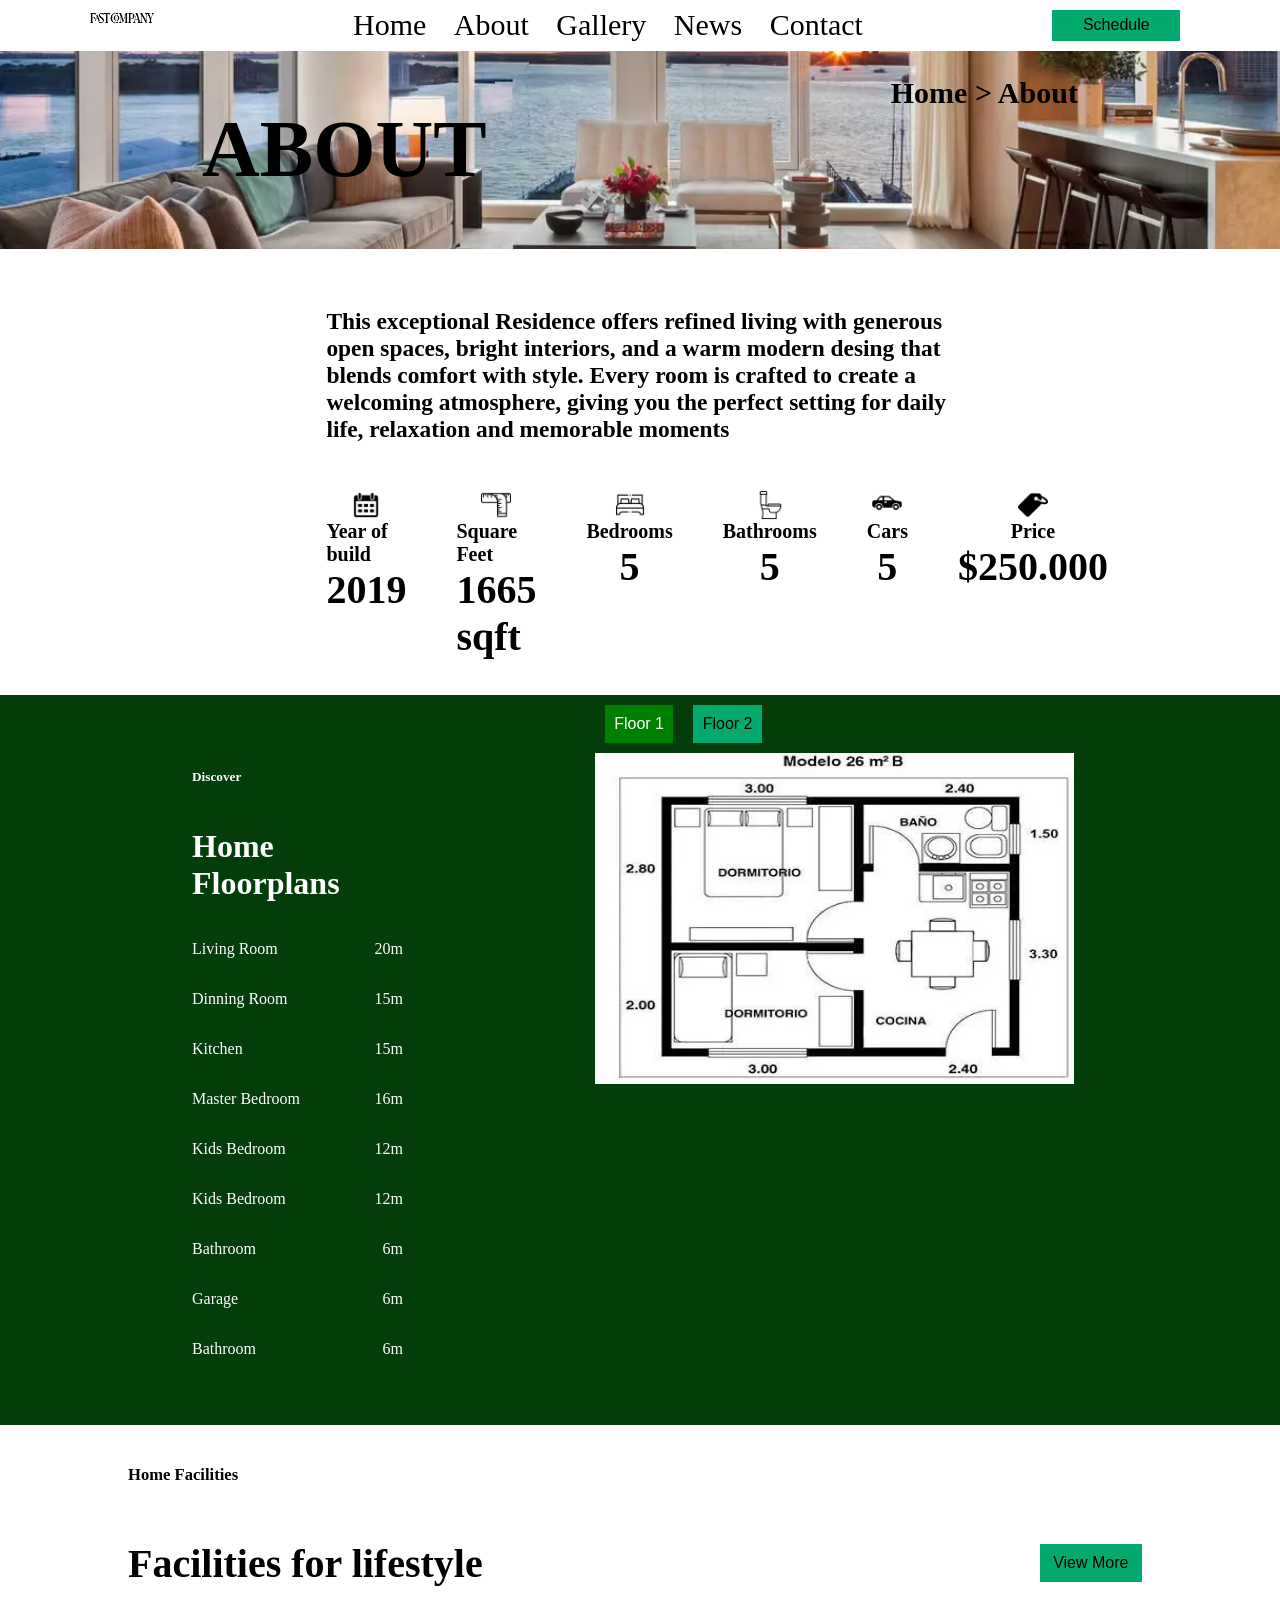
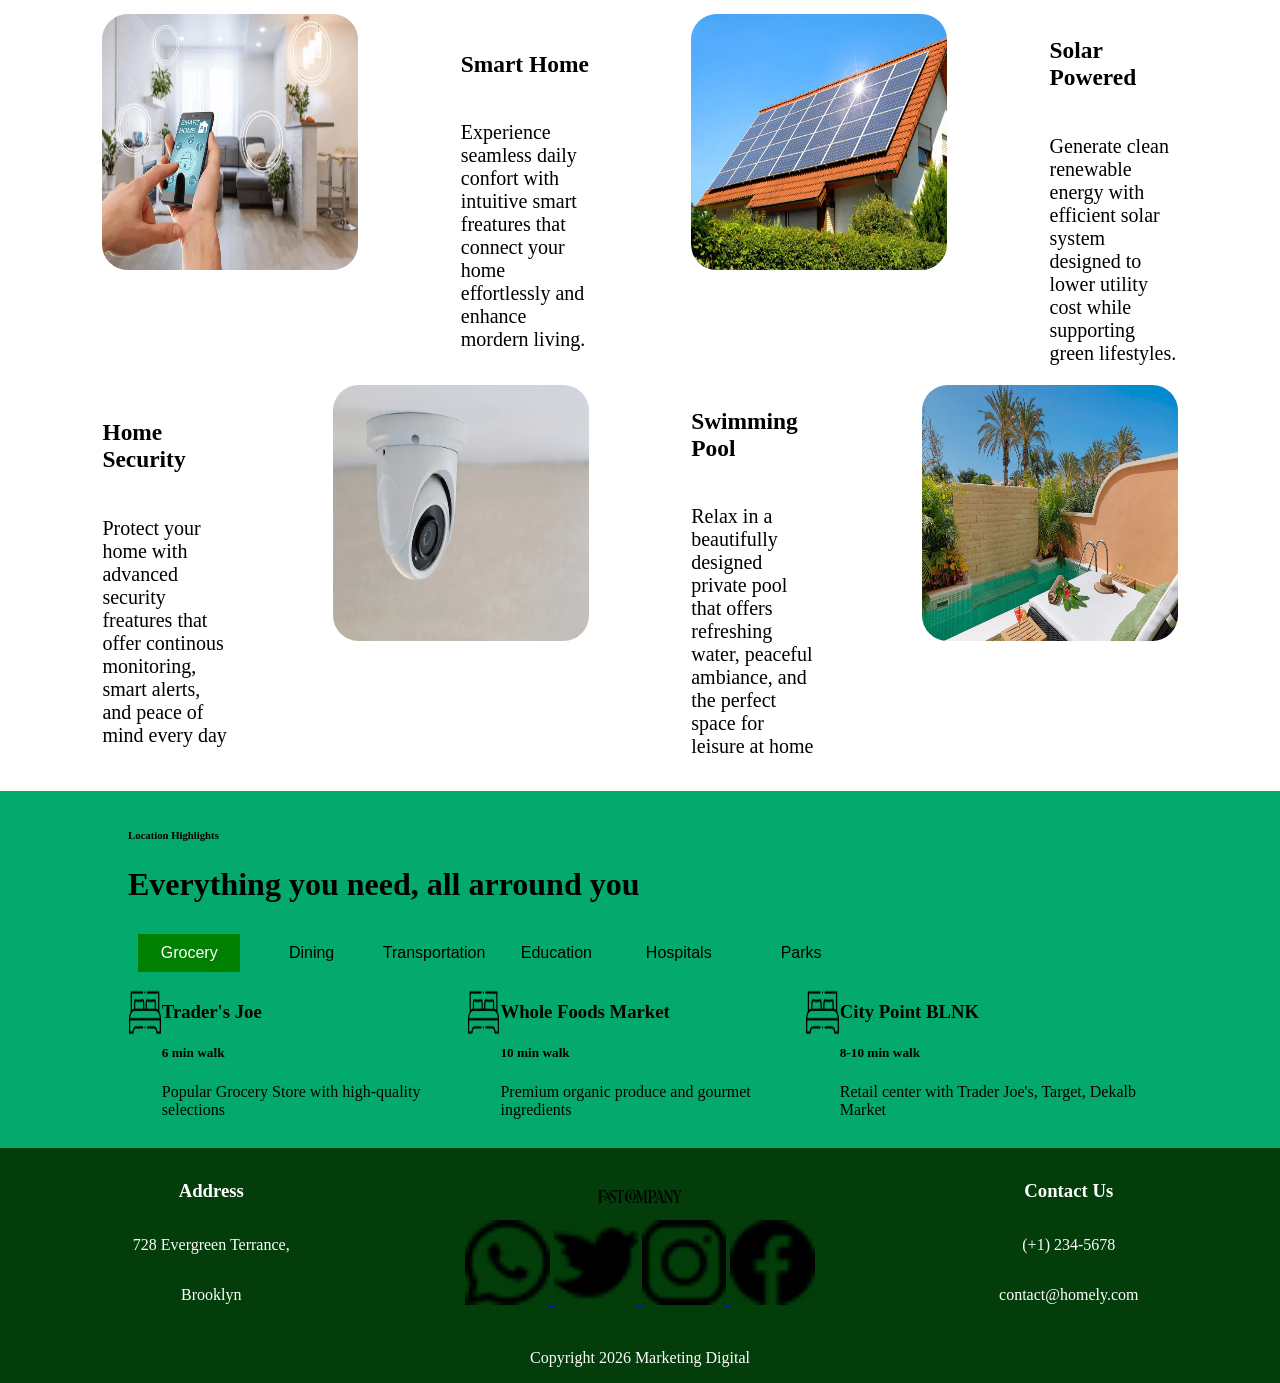
==== HTMLs/About.html @ d8ab1f4a "Rehecho" ====
<!DOCTYPE html>
<html lang="en">
<head>
    <meta charset="UTF-8">
    <meta name="description" content="An summary about all the important things of the real estate company">
    <meta name="keywords" content="Home, Residence, Real State, About, Summary">
    <meta name="author" content="Mohn Lloe">
    <meta name="viewport" content="width=device-width, initial-scale=1.0">
    <title>Home</title>
    <link rel="stylesheet" href="../Css/Home.css">
    <script src="../JS/About.js" defer></script>
</head>
<body>
<header>
    <img src="../Imagenes/img.webp" alt="Logo">
    <nav>
        <a href="Home.html"> Home </a>
        <a href="About.html"> About </a>
        <a href="../Imagenes/img.webp"> Gallery </a>
        <a href="News.html"> News </a>
        <a href="Contacto.html"> Contact </a>
    </nav>
    <button> Schedule </button>
</header>
<div class="Lado Banner">
    <h1> ABOUT </h1>
    <h2> Home > About </h2>
</div>
<main class="Propiedad Lado Blanco">
    <div>
        <h3> This exceptional Residence offers refined living with generous open spaces, bright interiors, and a warm modern desing that blends comfort with style. Every room is crafted to create a welcoming atmosphere, giving you the perfect setting for daily life, relaxation and memorable moments</h3>
        <div class="Lado">
            <div class="ListadosAlt FIMG">
                <img src="../Imagenes/Calendar.webp" class="Icon" alt="Icono de un calendario">
                <h4> Year of build </h4>
                <h1> 2019 </h1>
            </div>
            <div class="ListadosAlt FIMG">
                <img src="../Imagenes/Metros.webp" class="Icon" alt="Icono de un metro">
                <h4> Square Feet </h4>
                <h1> 1665 sqft</h1>
            </div>
            <div class="ListadosAlt FIMG">
                <img src="../Imagenes/cama.webp" class="Icon" alt="Icono de una cama">
                <h4> Bedrooms </h4>
                <h1> 5 </h1>
            </div>
            <div class="ListadosAlt FIMG">
                <img src="../Imagenes/Retrete.webp" class="Icon" alt="Icono de un Retrete">
                <h4> Bathrooms </h4>
                <h1> 5 </h1>
            </div>
            <div class="ListadosAlt FIMG">
                <img src="../Imagenes/Coche.webp" class="Icon" alt="Icono de un coche">
                <h4> Cars </h4>
                <h1> 5 </h1>
            </div>
            <div class="ListadosAlt FIMG">
                <img src="../Imagenes/Tag.webp" class="Icon" alt="Icono de una etiqueta">
                <h4> Price </h4>
                <h1> $250.000 </h1>
            </div>
        </div>
    </div>
</main>
<div class="Lado Planos">
    <div class="Notas Abajo">
        <h5>
            Discover
        </h5>
        <h1>
            Home Floorplans
        </h1>
        <div class="Titular Lado">
            <p> Living Room </p>
            <p> 20m </p>
        </div>
        <div class="Titular Lado">
            <p> Dinning Room  </p>
            <p> 15m </p>
        </div>
        <div class="Titular Lado">
            <p> Kitchen </p>
            <p> 15m </p>
        </div>
        <div class="Titular Lado">
            <p> Master Bedroom </p>
            <p> 16m </p>
        </div>
        <div class="Titular Lado">
            <p> Kids Bedroom </p>
            <p> 12m </p>
        </div>
        <div class="Titular Lado">
            <p> Kids Bedroom </p>
            <p> 12m </p>
        </div>
        <div class="Titular Lado">
            <p> Bathroom</p>
            <p> 6m </p>
        </div>
        <div class="Titular Lado">
            <p> Garage</p>
            <p> 6m </p>
        </div>
        <div class="Titular Lado">
            <p> Bathroom</p>
            <p> 6m </p>
        </div>
    </div>
    <div class="Botones Abajo">
        <div id="planes" class="Lado">
            <button class="Selecionada" onclick="CambiarImagen(0, this)"> Floor 1 </button>
            <button onclick="CambiarImagen(1, this)"> Floor 2 </button>
        </div>
        <div id="Imagen">
            <img src="../Imagenes/plano.webp" alt="Plano de la planta 1 de una casa">
        </div>
    </div>
</div>
<div class="Facilidades Abajo">
    <h5> Home Facilities </h5>
    <div class="Lado Titular">
        <h1> Facilities for lifestyle </h1>
        <button class="Derecha"> View More </button>
    </div>
    <div class="Lado">
        <img src="../Imagenes/SmartHome.webp" class="Bloque" alt="Imagen de un movil con smart home">
        <div class="Abajo">
            <h3>
                Smart Home
            </h3>
            <p>
                Experience seamless daily confort with intuitive smart freatures that connect your home effortlessly and  enhance mordern living.
            </p>
        </div>
        <img src="../Imagenes/Panel.webp" class="Bloque" alt="Imagen de un panel solar">
        <div class="Abajo">
            <h3>
                Solar Powered
            </h3>
            <p>
                Generate clean renewable energy with efficient solar system designed to lower utility cost while supporting green lifestyles.
            </p>
        </div>
    </div>
    <div class="LadoReversa">
        <img src="../Imagenes/Piscina.webp" class="Bloque" alt="Imagen de una piscina privada">
        <div class="Abajo">
            <h3>
                Swimming Pool
            </h3>
            <p>
                Relax in a beautifully designed private pool that offers refreshing water, peaceful ambiance, and the perfect space for leisure at home
            </p>
        </div>
        <img src="../Imagenes/camara.webp" class="Bloque" alt="Imagen de una camara">
        <div class="Abajo">
            <h3>
                Home Security
            </h3>
            <p>
                Protect your home with advanced security freatures that offer continous monitoring, smart alerts, and peace of mind every day
            </p>
        </div>
    </div>
</div>
<div class="Tiendas">
    <div>
        <h6>Location Highlights</h6>
        <h1>Everything you need, all arround you</h1>
        <div id="tienda" CLASS="Lado Botones">
            <button class="Selecionada"  onclick="CambiarTexto(1, this)"> Grocery </button>
            <button onclick="CambiarTexto(2, this)"> Dining </button>
            <button onclick="CambiarTexto(3, this)"> Transportation </button>
            <button onclick="CambiarTexto(4, this)"> Education </button>
            <button onclick="CambiarTexto(5, this)"> Hospitals </button>
            <button onclick="CambiarTexto(6, this)"> Parks </button>
        </div>
        <div class="Lado" id="Secc">
            <div class="Lado">
                <img src="../Imagenes/cama.webp" alt="Icono de una cama">
                <div>
                    <h3>
                        Trader's Joe
                    </h3>
                    <h5>
                        6 min walk
                    </h5>
                    <p> Popular Grocery Store with high-quality selections </p>
                </div>
            </div>
            <div class="Lado">
                <img src="../Imagenes/cama.webp" alt="Icono de una cama">
                <div>
                    <h3>
                        Whole Foods Market
                    </h3>
                    <h5>
                        10 min walk
                    </h5>
                    <p> Premium organic produce and gourmet ingredients</p>
                </div>
            </div>
            <div class="Lado">
                <img src="../Imagenes/cama.webp" alt="Icono de una cama">
                <div>
                    <h3>
                        City Point BLNK
                    </h3>
                    <h5>
                        8-10 min walk
                    </h5>
                    <p> Retail center with Trader Joe's, Target, Dekalb Market</p>
                </div>
            </div>
        </div>
    </div>
</div>
<div class="SeccionTriple">
    <div class="Abajo">
        <h3> Address </h3>
        <p> 728 Evergreen Terrance, </p>
        <p> Brooklyn </p>
    </div>
    <div class="Abajo MargenAuto">
        <img src="../Imagenes/img.webp" class="Logo" alt="Logo">
        <div class="Logitos MargenAuto">
            <a href="https://web.whatsapp.com">
                <img src="../Imagenes/Whats.webp" alt="Logo de Whatsapp">
            </a>
            <a href="https://twitter.com">
                <img src="../Imagenes/Twitter.webp" alt="Logo de Twitter">
            </a>
            <a href="https://instagram.com">
                <img src="../Imagenes/Insta.webp" alt="Logo de Instagram">
            </a>
            <a href="https://facebook.com">
                <img src="../Imagenes/face.webp" alt="Logo de Facebook">
            </a>
        </div>
    </div>
    <div class="Abajo">
        <h3> Contact Us </h3>
        <p> (+1) 234-5678 </p>
        <p> contact@homely.com </p>
    </div>
</div>
<footer>
    <p> Copyright 2026 Marketing Digital </p>
</footer>
</body>
</html>
---- Css/Home.css ----
body{
    margin: 0;
    display: flex;
    flex-direction: column;
    background-color: #033d09;
    align-items: center;
}

body, h1, h2, h3, h4, h5, h6, p {
    font-family: Calibri;
}


header{
    display: flex;
    flex-direction: row;
    justify-content: space-around;
    background-color: white;
}

img{
    width: 5%;
    height: 1%;
}

.Banner > h2{
    font-size: 30px;
}

.Margen{
    margin: 0;
}

.MargenAuto{
    display: block;
    margin: auto;
}

nav{
    align-content: center;
    justify-content: space-around;
}

nav > a{
    text-decoration: none;
    color: black;
    font-size: 30px;
    margin-left: 20px;
}

header > button{
    padding: 0.5%;
}

.Banner{
    text-align: center;
    align-content: center;
    width: 100%;
    background-image: url("../Imagenes/img_1.webp");
    background-size: cover;
    background-repeat: no-repeat;
    background-position: center;
    font-size: 40px;
    justify-content: space-around;
}

article{
    align-content: center;
    text-align: justify;
    color: white;
    width: 100%;
    background-image: url("../Imagenes/img_1.webp");
    font-size: 30px;
    padding: 4% 0%;
}
article > div{
    width: 100%;
    display: flex;
    justify-content: space-around;
}

article > div > h1{
    width: 30%;
}

article > div > div{
    width: 40%;
    height: 50%;
    align-items: end;
    text-align: right;
}

article > div > div > img{
    border-radius: 50%;
    width: 100px;
    height: 100px;
}

.Ad {
    width: 100%;
    display: flex;
    justify-content: space-around;
    align-items: end;
    justify-items: end;
    font-size: 20px;
}

.Ad > h6{
    width: 40%;
}

.Ad > div{
    width: 30%;
    background-color: white;
    opacity: 90%;
    color: black;
}

.Ad > div > img{
    border-radius: 0;
    width: 40%;
    height: 50%;
    opacity: 100%;
    align-self: center;
}

.Ad > div >div{
    text-align: left;
    width: 40%;
    opacity: 100%;
    align-items: center;
    justify-items: center;
}

.Ad > div >div >button{
    opacity: 100%;
    width: 40%;
}

.Propiedad{
    display: flex;
    text-align: start;
    justify-content: space-evenly;
    font-size: 20px;
    align-content: center;
    color: white;
    width: 100%;
    padding: 1% 0%;
}

.Icon{
    display: block;
    width: 30px;
    height: 30px;
    align-content: center;
    text-align: center;
}

.Propiedad > h3{
    width: 19%;
}

.Propiedad > h4{
    display: block;
}

.Propiedad > div{
    width: 49%;
}

.Listados{
    align-items: center;
    gap: 20px;
    margin-right: 50px;
}

.ListadosAlt{
    display: flex;
    flex-direction: column;
    align-items: center;
    margin-right: 50px;
    padding: 0;
}

.ListadosAlt > h1, h4{
    margin: 0;
}

.Facilidades{
    display: flex;
    text-align: left;
    font-size: 20px;
    align-content: center;
    align-items: center;
    background: white;
    width: 100%;
    padding: 1% 0%;
}

.Facilidades > .Titular {
    display: flex;
    justify-content: space-between;
    align-items: center;
    width: 80%;
}

.Facilidades > div {
    justify-content: space-evenly;
    width: 100%;
}

.Facilidades > h5{
    width: 80%;
    text-align: left;
}

.Facilidades > div > div{
    width: 10%;
    align-items: center;
    align-self: center;
    overflow: hidden;
}

.Facilidades > div > .Bloque{
    display: block;
    width: 20%;
    aspect-ratio: 1;
    border-radius: 10%;
}

.Video{
    display: flex;
    text-align: justify;
    width: 100%;
    height: 600px;
    justify-content: center;
    align-items: center;
    background-image: url("../Imagenes/img_1.webp");
    font-size: 40px;
}

.Video > img{
    width: 10%;
    height: 30%;
}

.Planos{
    color: white;
    width: 100%;
    justify-content: space-between;
    margin: 0;
}

.Planos > .Notas{
    width: 20%;
    padding: 4% 15%;
}

.Planos > .Botones{
    width: 65%;
}

.Planos > div > div > img{
    height: 80%;
    width: 70%;
}

.Carrousel{
    width: 100%;
    background: white;
}

.Carrousel > h3{
    color: green;
    margin-left: 70px;
}

.Titular{
    justify-content: space-between;
}

.sr-only {
    position: absolute;
    width: 1px;
    height: 1px;
    padding: 0;
    margin: -1px;
    overflow: hidden;
    clip: rect(0,0,0,0);
    white-space: nowrap;
    border: 0;
}

.SeccionDesigual{
    display: flex;
    flex-direction: row;
    justify-content: space-evenly;
    background-color: white;
    width: 100%;
    align-items: center;
    padding: 3% 0%;
}
.SeccionDesigual > main {
    display: flex;
    flex-direction: column;
    width: 40%;

}

section > h2 { color: green; }
section > h1 { font-size: 70px}

.SeccionDesigual > section {
    display: flex;
    flex-direction: column;
    width: 30%;

}

section > img{
    border-radius: 50%;
    width: 10%;
    height: 10%;
}

button {
    margin: 10px;
    width: 10%;
    padding: 10px 0px;
    display: block;
    border: none;
    background-color: #04AA6D;
    font-size: 16px;
    cursor: pointer;
    text-align: center;
}

.submit{
    width: 20%;
    padding: 15px 0px;
    color: black;
    background-color: #04AA6D;
    border: 0px;
    margin-left: 10px;
}

textarea{
    width: 89%;
    margin: 10px;
    padding: 20px 0px;
}

.SeccionDoble{
    margin-bottom: 10px;
    width: 100%;
    justify-content: space-evenly;
}

.SeccionDoble > input{
    padding: 10px;
    width: 40%;
    margin: 10px;
}

.SeccionTriple{ color: white;
    display: flex;
    flex-direction: row;
    justify-content: space-evenly;
    align-items: center;
    width: 100%;
    padding: 1% 0%;
}

.Blanco{
    white-space: pre-line
}

.Tiendas{
    justify-content: center;
    align-items: center;
    width: 100%;
    background: #04AA6D;
}

.Tiendas > div > .Botones > button{
    background: #04AA6D;
    color: black;
}

.Botones > div > .Selecionada{
    background-color: green;
    color:white;
}

.Tiendas > div{
    padding: 1% 10%;
}

.Lado > img{
    width: 10%;
    height: 40%;
}

.SeccionTriple > div{
    width: 33%;
    text-align: center;
}

.Lado{
    display: flex;
    flex-direction: row;
}

.LadoReversa{
    display: flex;
    flex-direction: row-reverse;
}

.Selecionada > button{
    background-color: greenyellow;
}

.Tiendas > div > .Botones > .Selecionada{
    background-color: green;
    color: white;
}

.Abajo{
    display: flex;
    flex-direction: column;
}

.Derecha{
    justify-self: end;
}

.Space{
    justify-content: space-evenly;
}

.Space > div, .Space > h1{
    width: 45%;
}

.Space > div{
    justify-content: end;
}

.Carrousel > div > div > img{
    width: 40%;
    height: 40%;
}

.Space > div > button{
    width: 10%;
    justify-content: space-evenly;
}
.Logo{
    width: 20%;
    height: 20%;
    align-self: center;
}

.Logitos{
    justify-content: space-around;
    width: 100%
}

.Logitos > a > img{
    width: 20%;
    height: 20%;
    min-width: 20%;
    min-height: 20%;
}
footer{
    width: 100%;
    text-align: center;
    color: white;
}

.Blanco {
    color: black;
    background-color: white;
}
/* A partir de 800px, el responsive se activa */
@media (max-width: 800px) {
    header > img{width: 30%; margin: auto}
    header, nav {display:flex; flex-direction: column; width: 100%; justify-content: center; text-align: center}
    header > button {display:flex; flex-direction: column; width: 20%; margin: auto; text-align: center}
    article, .Ad, article > div, .Ad > div{display: flex; flex-direction: column; width: 100%; align-items: center;
        text-align: center}
    .Lado, .LadoReversa {display:flex;flex-direction: column;}
    .Propiedad > div, .Propiedad > h3, .Propiedad > h4{ width: 100%; text-align: center;}
    .Facilidades > h5 {text-align: center}
    .Facilidades > div > div, .Facilidades > div > .Bloque {width: 100%; align-items: center}
    .Video > img { width: 30%; height: 30%}
    .Planos, .Notas, .Botones > div >button{display: flex; text-align: center; width: 100%; justify-content: center;}
    .Planos > .Botones{display: flex; text-align: center; width: 95%; justify-content: center;}
    .Planos > .Notas{text-align: center; width: 100%; justify-content: center; padding: 0}
    .Titular{flex-direction: row;width: 100%}
    .Tiendas, .Tiendas > div > .Botones > button{display: flex; text-align: center; width: 100%; justify-content: center;}
    .Tiendas > div{text-align: center; width: 100%; justify-content: center;}
    .Lado img {margin: auto}
    .SeccionDesigual, .SeccionDesigual > main, .SeccionDesigual > section {width: 100%; text-align: center}
    textarea {width: 95%}
    .submit{margin-left: 0}
    .SeccionTriple {flex-direction: column}
    article{flex-direction: column; width: 100%; text-align: center}
    .Carrousel, .Space > div, .Space > h1{width: 100%; justify-content: center; align-items: center; text-align: center}
    .Logo{
        width: 40%;
        height: 40%;
        align-self: center;
    }

    .Logitos{
        display: flex;
        flex-direction: column;
        justify-content: space-around;
        width: 100%;
        height: auto;
    }

    .Logitos > img{
        width: 20%;
        height: 20%;
        margin-bottom: 3px;
    }
}
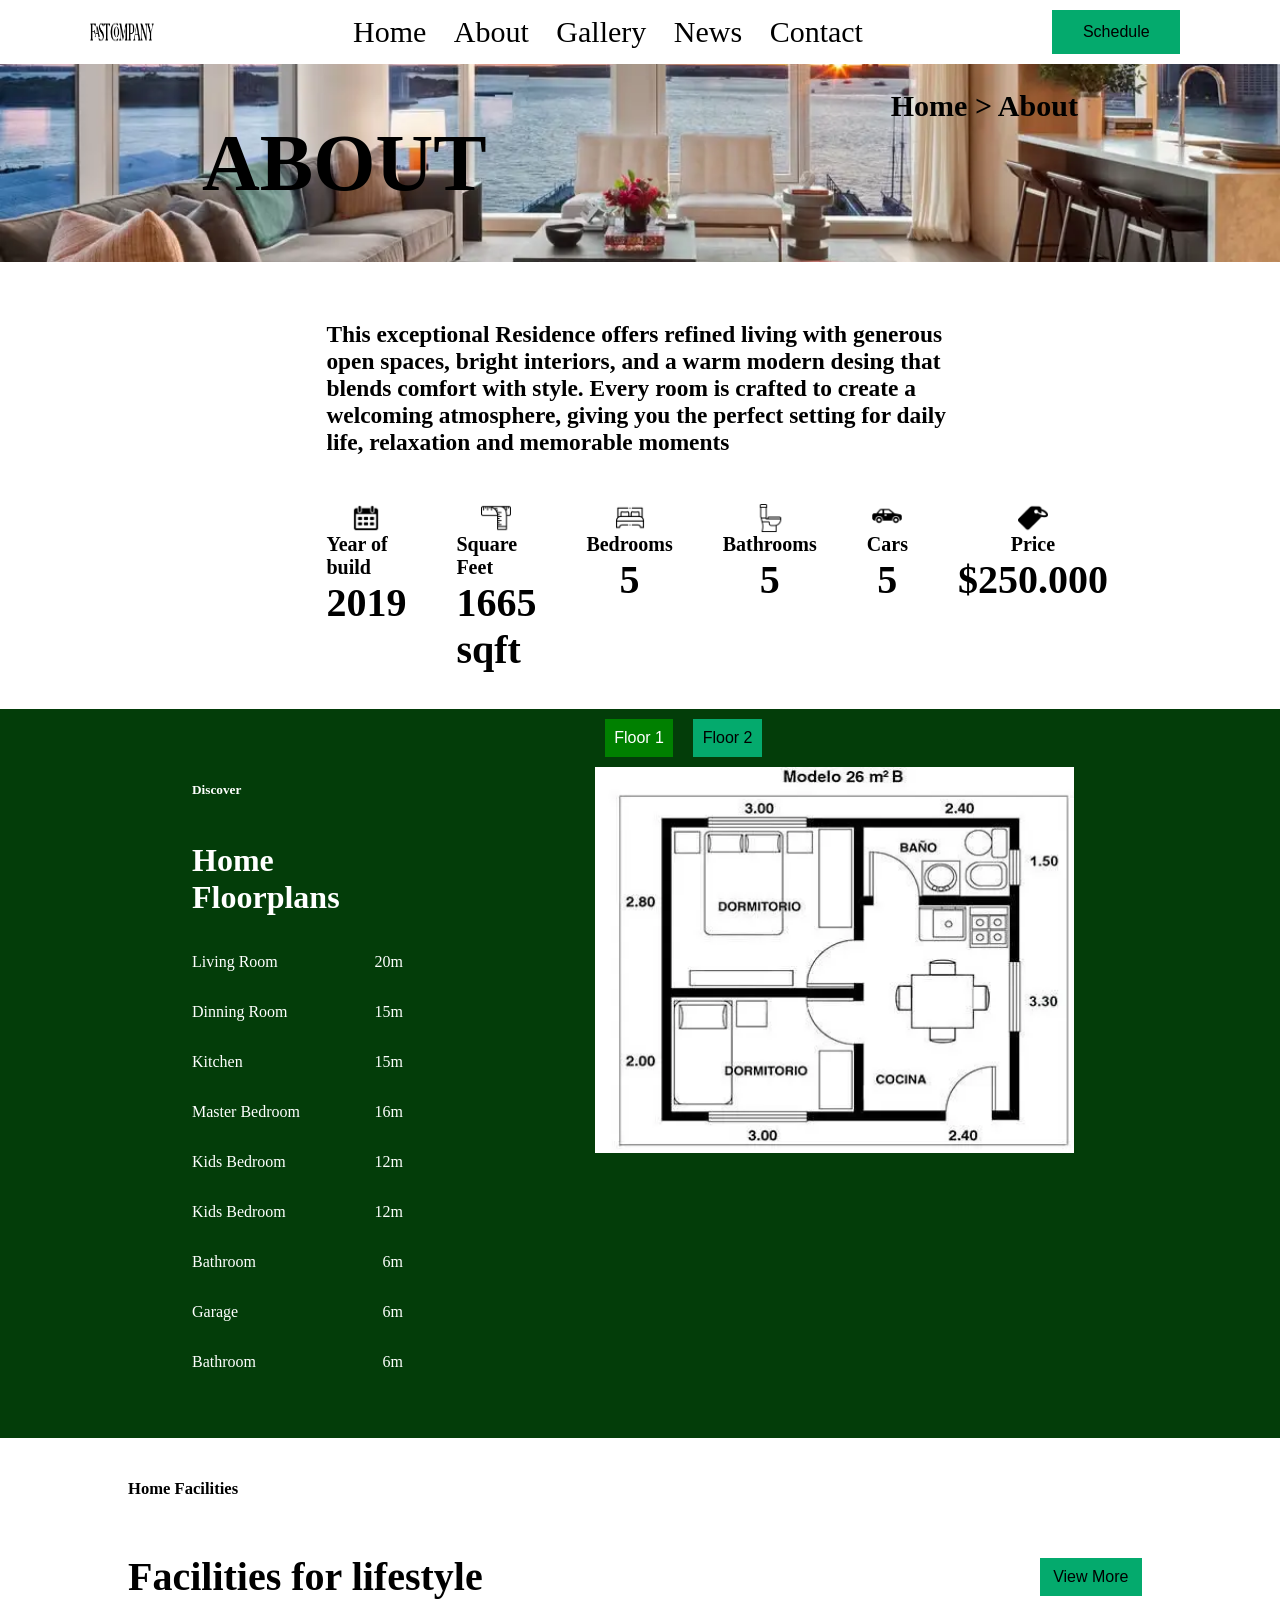
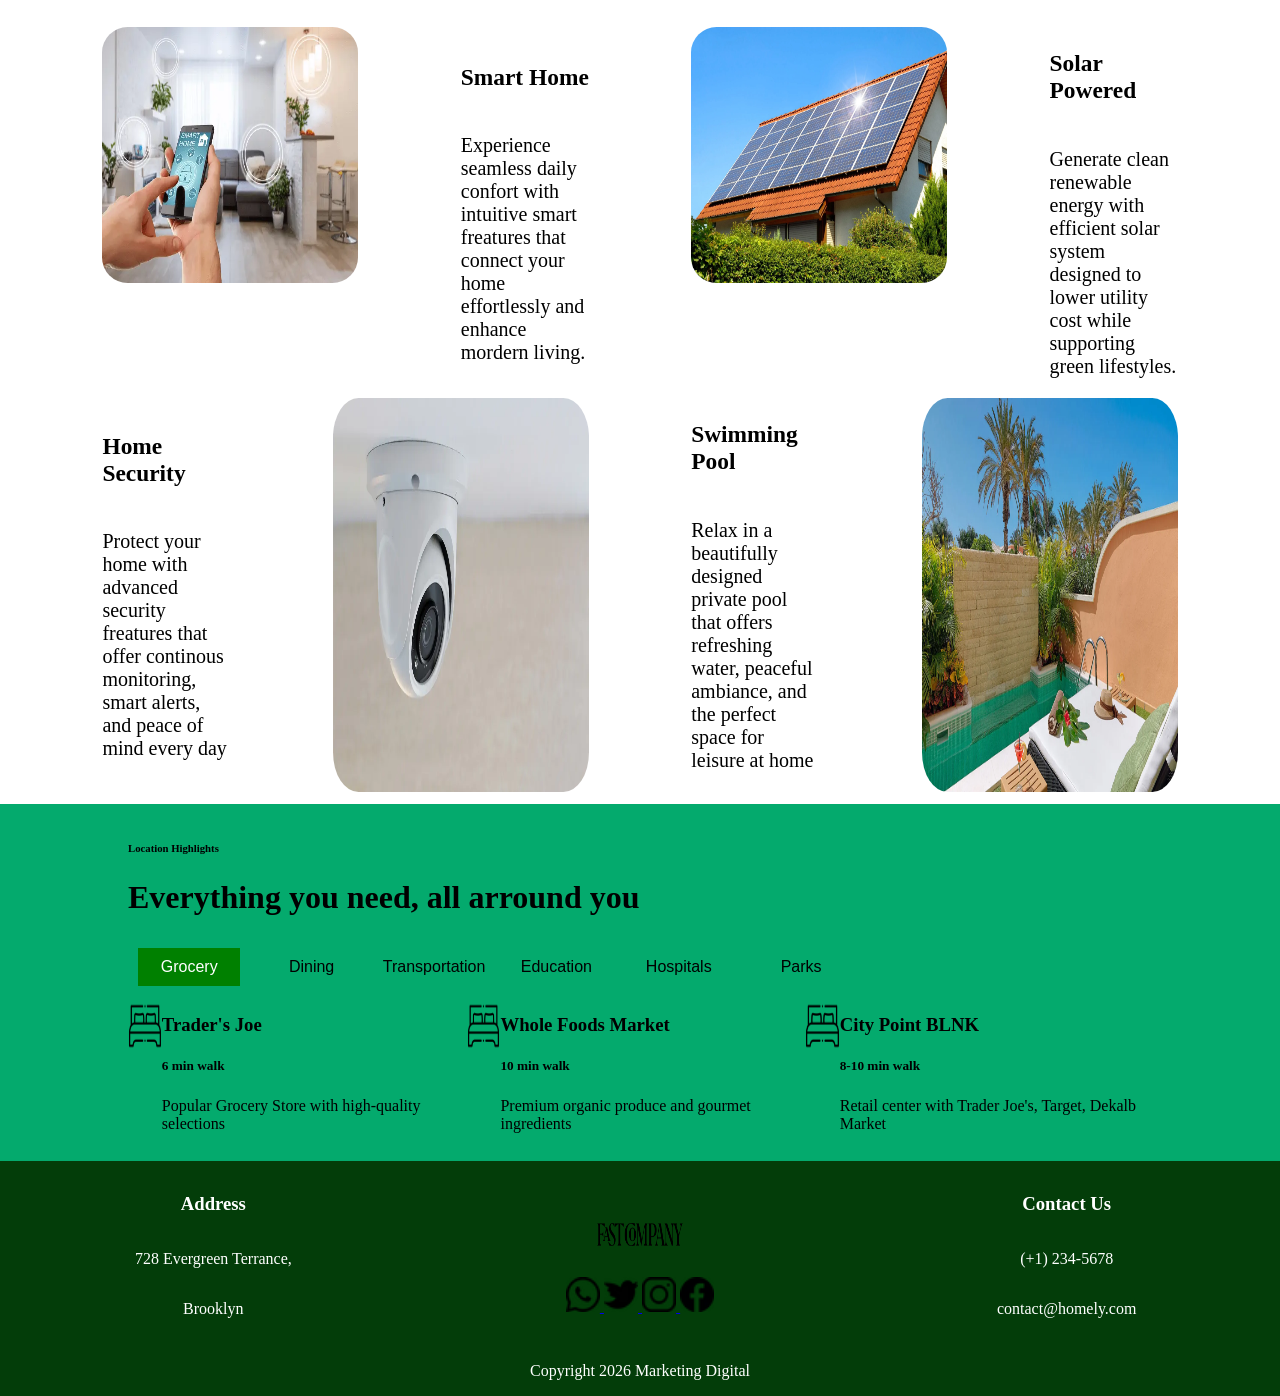
==== commit 34a57fd3: "Arreglos" ====
--- a/HTMLs/About.html
+++ b/HTMLs/About.html
@@ -12,7 +12,7 @@
 </head>
 <body>
 <header>
-    <img src="../Imagenes/img.webp" alt="Logo">
+    <img src="../Imagenes/img.webp" alt="Logo de la empresa">
     <nav>
         <a href="Home.html"> Home </a>
         <a href="About.html"> About </a>
@@ -63,7 +63,7 @@
         </div>
     </div>
 </main>
-<div class="Lado Planos">
+<div class="Lado Planos Green">
     <div class="Notas Abajo">
         <h5>
             Discover
@@ -217,15 +217,15 @@
         </div>
     </div>
 </div>
-<div class="SeccionTriple">
+<div class="SeccionTriple Space Green">
     <div class="Abajo">
         <h3> Address </h3>
         <p> 728 Evergreen Terrance, </p>
         <p> Brooklyn </p>
     </div>
     <div class="Abajo MargenAuto">
-        <img src="../Imagenes/img.webp" class="Logo" alt="Logo">
-        <div class="Logitos MargenAuto">
+        <img src="../Imagenes/img.webp" class="Logo" alt="Imagen del Logo">
+        <div class="Logitos Espacio MargenAuto">
             <a href="https://web.whatsapp.com">
                 <img src="../Imagenes/Whats.webp" alt="Logo de Whatsapp">
             </a>
@@ -246,7 +246,7 @@
         <p> contact@homely.com </p>
     </div>
 </div>
-<footer>
+<footer class="Green">
     <p> Copyright 2026 Marketing Digital </p>
 </footer>
 </body>
--- a/Css/Home.css
+++ b/Css/Home.css
@@ -2,7 +2,7 @@
     margin: 0;
     display: flex;
     flex-direction: column;
-    background-color: #033d09;
+    background-color: white;
     align-items: center;
 }
 
@@ -20,7 +20,8 @@
 
 img{
     width: 5%;
-    height: 1%;
+    height: auto;
+    aspect-ratio: 1;
 }
 
 .Banner > h2{
@@ -72,6 +73,7 @@
     background-image: url("../Imagenes/img_1.webp");
     font-size: 30px;
     padding: 4% 0%;
+    min-height: 400px;
 }
 article > div{
     width: 100%;
@@ -90,10 +92,11 @@
     text-align: right;
 }
 
-article > div > div > img{
+.Foto{
     border-radius: 50%;
     width: 100px;
     height: 100px;
+    aspect-ratio: 1;
 }
 
 .Ad {
@@ -119,7 +122,7 @@
 .Ad > div > img{
     border-radius: 0;
     width: 40%;
-    height: 50%;
+    height: auto;
     opacity: 100%;
     align-self: center;
 }
@@ -232,7 +235,7 @@
     display: flex;
     text-align: justify;
     width: 100%;
-    height: 600px;
+    height: auto;
     justify-content: center;
     align-items: center;
     background-image: url("../Imagenes/img_1.webp");
@@ -319,8 +322,8 @@
 
 section > img{
     border-radius: 50%;
-    width: 10%;
-    height: 10%;
+    width: 100px;
+    height: 100px;
 }
 
 button {
@@ -448,7 +451,7 @@
 
 .Carrousel > div > div > img{
     width: 40%;
-    height: 40%;
+    height: auto;
 }
 
 .Space > div > button{
@@ -457,7 +460,7 @@
 }
 .Logo{
     width: 20%;
-    height: 20%;
+    height: auto;
     align-self: center;
 }
 
@@ -467,10 +470,9 @@
 }
 
 .Logitos > a > img{
-    width: 20%;
-    height: 20%;
-    min-width: 20%;
-    min-height: 20%;
+    width: 8%;
+    height: auto;
+    min-width: 8%;
 }
 footer{
     width: 100%;
@@ -482,25 +484,30 @@
     color: black;
     background-color: white;
 }
+
+.Green{
+    background-color: #033d09;
+}
 /* A partir de 800px, el responsive se activa */
 @media (max-width: 800px) {
     header > img{width: 30%; margin: auto}
-    header, nav {display:flex; flex-direction: column; width: 100%; justify-content: center; text-align: center}
-    header > button {display:flex; flex-direction: column; width: 20%; margin: auto; text-align: center}
+    header, nav {display:flex; flex-direction: column; width: 100%; justify-content: center; text-align: center; margin: auto}
+    nav > a {margin-bottom: 20px}
+    header > button {display:flex; flex-direction: column; width: 20%; margin: auto; text-align: center; font-size: 20px}
     article, .Ad, article > div, .Ad > div{display: flex; flex-direction: column; width: 100%; align-items: center;
         text-align: center}
     .Lado, .LadoReversa {display:flex;flex-direction: column;}
     .Propiedad > div, .Propiedad > h3, .Propiedad > h4{ width: 100%; text-align: center;}
     .Facilidades > h5 {text-align: center}
     .Facilidades > div > div, .Facilidades > div > .Bloque {width: 100%; align-items: center}
-    .Video > img { width: 30%; height: 30%}
+    .Video > img { width: 30%;  height: auto;}
     .Planos, .Notas, .Botones > div >button{display: flex; text-align: center; width: 100%; justify-content: center;}
     .Planos > .Botones{display: flex; text-align: center; width: 95%; justify-content: center;}
     .Planos > .Notas{text-align: center; width: 100%; justify-content: center; padding: 0}
     .Titular{flex-direction: row;width: 100%}
     .Tiendas, .Tiendas > div > .Botones > button{display: flex; text-align: center; width: 100%; justify-content: center;}
     .Tiendas > div{text-align: center; width: 100%; justify-content: center;}
-    .Lado img {margin: auto}
+    .Lado > img {margin: auto;     height: auto;}
     .SeccionDesigual, .SeccionDesigual > main, .SeccionDesigual > section {width: 100%; text-align: center}
     textarea {width: 95%}
     .submit{margin-left: 0}
@@ -509,7 +516,7 @@
     .Carrousel, .Space > div, .Space > h1{width: 100%; justify-content: center; align-items: center; text-align: center}
     .Logo{
         width: 40%;
-        height: 40%;
+        height: auto;
         align-self: center;
     }
 
@@ -522,8 +529,8 @@
     }
 
     .Logitos > img{
-        width: 20%;
-        height: 20%;
+        width: 8%;
+        height: auto;
         margin-bottom: 3px;
     }
 }
